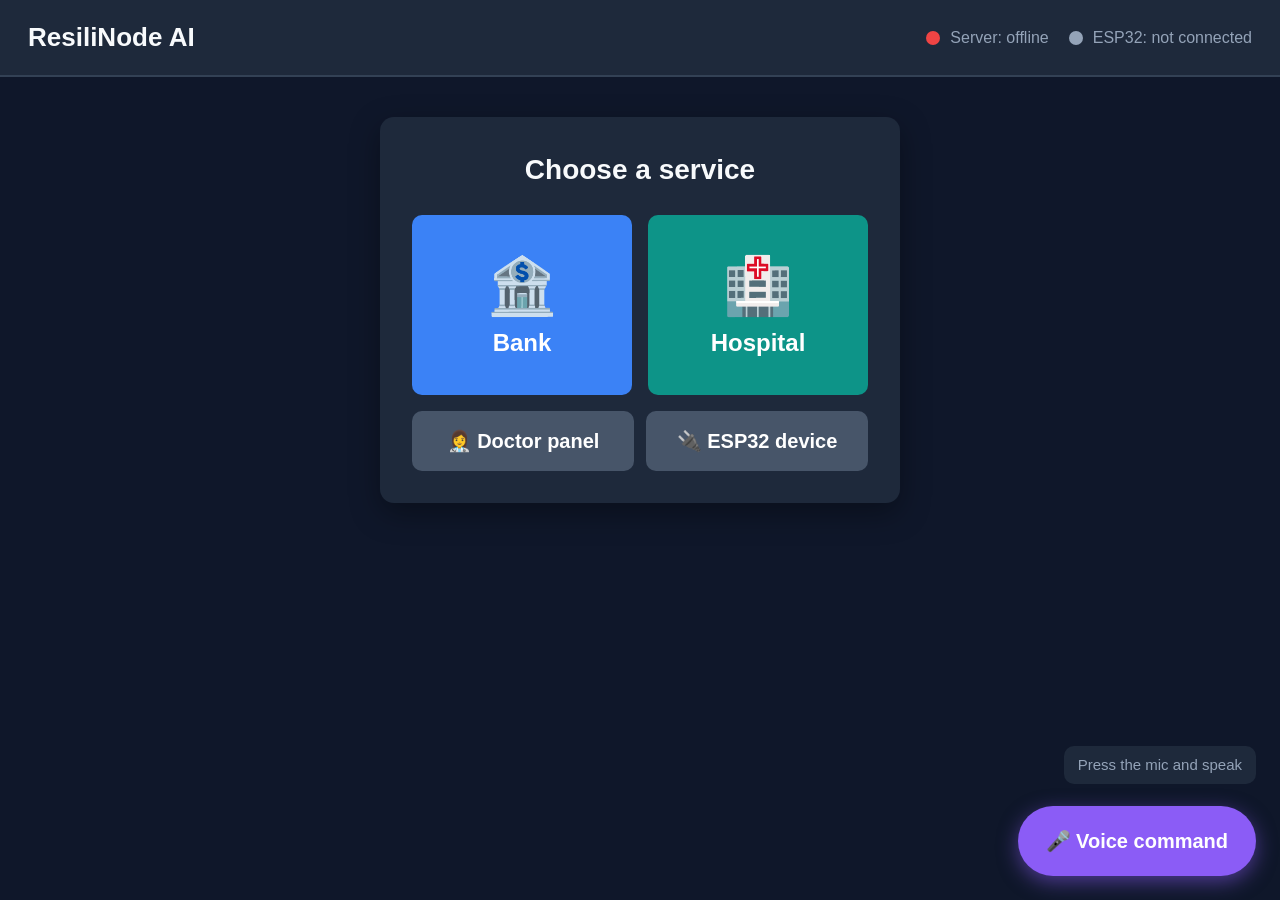
==== frontend/index.html @ 354eb9c2 "Add frontend, hospital module, doctor panel and ESP32 integration" ====
<!DOCTYPE html>
<html lang="en">
<head>
  <meta charset="UTF-8">
  <meta name="viewport" content="width=device-width, initial-scale=1.0">
  <title>ResiliNode AI</title>
  <link rel="stylesheet" href="style.css">
</head>
<body>

  <!-- HEADER -->
  <header>
    <h1>ResiliNode AI</h1>
    <div class="status-group">
      <div class="status">
        <span id="status-dot"></span>
        <span id="status-text">Checking...</span>
      </div>
      <div class="status">
        <span id="device-dot"></span>
        <span id="device-text">ESP32: not connected</span>
      </div>
    </div>
  </header>

  <main>

    <!-- 0. HOME: module selection -->
    <section id="screen-home">
      <h2>Choose a service</h2>
      <div class="modules">
        <button id="btn-module-bank" class="module-btn">
          <span class="module-icon">🏦</span>
          Bank
        </button>
        <button id="btn-module-hospital" class="module-btn hospital">
          <span class="module-icon">🏥</span>
          Hospital
        </button>
      </div>

      <div class="tools">
        <button id="btn-module-doctor" class="secondary">👩‍⚕️ Doctor panel</button>
        <button id="btn-module-device" class="secondary">🔌 ESP32 device</button>
      </div>
    </section>

    <!-- 1. LOGIN -->
    <section id="screen-login">
      <h2>Login</h2>

      <label for="login-id">Account ID</label>
      <input type="number" id="login-id" placeholder="e.g. 3">

      <label for="login-pin">PIN</label>
      <input type="password" id="login-pin" maxlength="4" inputmode="numeric" placeholder="4 digits">

      <button id="btn-login">Log in</button>
      <button id="btn-go-register">Open new account</button>
      <button id="btn-login-home" class="secondary">Home</button>

      <p class="msg" id="login-msg"></p>
    </section>

    <!-- 2. REGISTER -->
    <section id="screen-register">
      <h2>New account</h2>

      <label for="reg-name">Full name</label>
      <input type="text" id="reg-name" placeholder="Full name">

      <label for="reg-pin">PIN</label>
      <input type="password" id="reg-pin" maxlength="4" inputmode="numeric" placeholder="4 digits">

      <label for="reg-currency">Currency</label>
      <select id="reg-currency">
        <option value="AZN">AZN</option>
        <option value="USD">USD</option>
        <option value="EUR">EUR</option>
      </select>

      <button id="btn-register">Open account</button>
      <button id="btn-back-login">Back</button>

      <p class="msg" id="reg-msg"></p>
    </section>

    <!-- 3. DASHBOARD -->
    <section id="screen-dashboard">
      <h2>Welcome</h2>

      <p>Account: <span id="dash-number">-</span></p>
      <p>Balance: <span id="dash-balance">0.00</span></p>

      <div class="actions">
        <button id="btn-deposit">Deposit</button>
        <button id="btn-withdraw">Withdraw</button>
        <button id="btn-balance">Balance</button>
        <button id="btn-history">History</button>
      </div>

      <div id="amount-panel">
        <label for="amount">Amount</label>
        <input type="number" id="amount" min="1" placeholder="Amount">
        <button id="btn-confirm">Confirm</button>
        <button id="btn-cancel">Cancel</button>
      </div>

      <button id="btn-logout">Log out</button>

      <p class="msg" id="dash-msg"></p>
    </section>

    <!-- 4. HISTORY -->
    <section id="screen-history">
      <h2>Transaction history</h2>

      <table>
        <thead>
          <tr>
            <th>Date</th>
            <th>Type</th>
            <th>Amount</th>
            <th>Balance</th>
          </tr>
        </thead>
        <tbody id="history-body"></tbody>
      </table>

      <button id="btn-history-back">Back</button>
    </section>

    <!-- 5. HOSPITAL: department selection -->
    <section id="screen-hospital">
      <h2>Doctor queue</h2>

      <label for="patient-name">Full name</label>
      <input type="text" id="patient-name" placeholder="Full name">

      <p class="label-like">Choose a department</p>
      <div class="actions" id="departments">
        <button data-dept="general">🩺 General Practice</button>
        <button data-dept="cardiology">❤️ Cardiology</button>
        <button data-dept="pediatrics">👶 Pediatrics</button>
        <button data-dept="dentistry">🦷 Dentistry</button>
      </div>

      <button id="btn-hospital-home" class="secondary">Home</button>

      <p class="msg" id="hospital-msg"></p>
    </section>

    <!-- 6. HOSPITAL: queue ticket -->
    <section id="screen-ticket">
      <h2>Your queue ticket</h2>

      <div class="ticket">
        <p class="badge hidden" id="ticket-offline">⚠️ Offline ticket</p>
        <p class="ticket-dept" id="ticket-dept">-</p>
        <p class="ticket-number" id="ticket-number">-</p>
        <p id="ticket-name">-</p>
        <p>People ahead: <strong id="ticket-ahead">0</strong></p>
        <p>Estimated wait: <strong id="ticket-wait">0</strong> min</p>
        <p class="ticket-status" id="ticket-status">Waiting</p>
        <p class="ticket-time" id="ticket-time">-</p>
      </div>

      <button id="btn-ticket-refresh">🔄 Refresh status</button>
      <button id="btn-ticket-repeat">🔊 Read again</button>
      <button id="btn-ticket-done" class="secondary">Done</button>
    </section>

    <!-- 7. DOCTOR PANEL -->
    <section id="screen-doctor">
      <h2>Doctor panel</h2>

      <label for="doctor-dept">Department</label>
      <select id="doctor-dept">
        <option value="general">General Practice</option>
        <option value="cardiology">Cardiology</option>
        <option value="pediatrics">Pediatrics</option>
        <option value="dentistry">Dentistry</option>
      </select>

      <div class="now-serving">
        <p>Now serving:</p>
        <p class="ticket-number" id="doctor-current">—</p>
        <p id="doctor-current-name"></p>
      </div>

      <button id="btn-call-next" class="success">📢 Call next patient</button>

      <p class="label-like">Waiting (<span id="doctor-count">0</span>)</p>
      <ul id="doctor-waiting" class="waiting-list"></ul>

      <button id="btn-doctor-home" class="secondary">Home</button>
      <p class="msg" id="doctor-msg"></p>
    </section>

    <!-- 8. ESP32 DEVICE -->
    <section id="screen-device">
      <h2>ESP32 device</h2>

      <label for="device-ip">Device address</label>
      <input type="text" id="device-ip" placeholder="http://192.168.1.50 or http://resilinode.local">

      <button id="btn-device-connect">Connect</button>
      <button id="btn-device-test" class="secondary">🔔 Send test signal</button>
      <button id="btn-device-disconnect" class="secondary">Disconnect</button>

      <div class="device-info" id="device-info">No data</div>

      <button id="btn-device-home" class="secondary">Home</button>
      <p class="msg" id="device-msg"></p>
    </section>

  </main>

  <!-- VOICE COMMAND (visible on every screen) -->
  <div id="voice-box">
    <p id="voice-text" aria-live="polite">Press the mic and speak</p>
    <button id="btn-voice" aria-label="Voice command">🎤 Voice command</button>
  </div>

  <script src="app.js"></script>
</body>
</html>
---- frontend/style.css ----
/* ===== Colors and base sizes ===== */
:root {
  --bg: #0f172a;          /* dark background */
  --card: #1e293b;        /* card background */
  --text: #f8fafc;        /* white text */
  --muted: #94a3b8;       /* gray text */
  --primary: #3b82f6;     /* blue button */
  --success: #22c55e;     /* green */
  --danger: #ef4444;      /* red */
  --focus: #facc15;       /* focus ring (yellow) */
  --radius: 14px;
}

* {
  box-sizing: border-box;
  margin: 0;
}

body {
  background: var(--bg);
  color: var(--text);
  font-family: "Segoe UI", Arial, sans-serif;
  font-size: 20px;
  line-height: 1.5;
  min-height: 100vh;
}

/* Used to hide screens */
.hidden {
  display: none !important;
}

/* ===== Header ===== */
header {
  display: flex;
  justify-content: space-between;
  align-items: center;
  flex-wrap: wrap;
  gap: 12px;
  padding: 18px 28px;
  background: var(--card);
  border-bottom: 2px solid #334155;
}

header h1 {
  font-size: 26px;
}

.status {
  display: flex;
  align-items: center;
  gap: 10px;
  font-size: 16px;
  color: var(--muted);
}

.status-group {
  display: flex;
  gap: 20px;
  flex-wrap: wrap;
}

#status-dot,
#device-dot {
  width: 14px;
  height: 14px;
  border-radius: 50%;
  background: var(--muted);
}

#status-dot.online,
#device-dot.online  { background: var(--success); }
#status-dot.offline,
#device-dot.offline { background: var(--danger); }

/* ===== Screens (cards) ===== */
main {
  display: flex;
  justify-content: center;
  padding: 40px 16px;
}

section {
  width: 100%;
  max-width: 520px;
  background: var(--card);
  border-radius: var(--radius);
  padding: 32px;
  box-shadow: 0 10px 30px rgba(0, 0, 0, 0.35);
}

section h2 {
  font-size: 28px;
  margin-bottom: 24px;
  text-align: center;
}

section p {
  margin-bottom: 10px;
}

#dash-balance {
  font-size: 32px;
  font-weight: bold;
  color: var(--success);
}

/* ===== Form elements ===== */
label {
  display: block;
  margin: 14px 0 6px;
  font-weight: 600;
}

input,
select {
  width: 100%;
  padding: 14px 16px;
  font-size: 20px;
  border: 2px solid #475569;
  border-radius: 10px;
  background: #0f172a;
  color: var(--text);
}

/* ===== Buttons ===== */
button {
  width: 100%;
  min-height: 60px;
  margin-top: 14px;
  font-size: 20px;
  font-weight: 600;
  border: none;
  border-radius: 10px;
  background: var(--primary);
  color: white;
  cursor: pointer;
  transition: transform 0.1s, filter 0.2s;
}

button:hover  { filter: brightness(1.15); }
button:active { transform: scale(0.98); }

/* Secondary buttons */
.secondary,
#btn-go-register,
#btn-back-login,
#btn-cancel,
#btn-history-back {
  background: #475569;
}

#btn-logout  { background: var(--danger); }
.success     { background: var(--success); }
#btn-confirm { background: var(--success); }

/* Clear focus for keyboard users */
button:focus-visible,
input:focus-visible,
select:focus-visible {
  outline: 4px solid var(--focus);
  outline-offset: 3px;
}

/* Dashboard buttons 2x2 */
.actions {
  display: grid;
  grid-template-columns: 1fr 1fr;
  gap: 12px;
  margin: 20px 0;
}

.actions button {
  margin-top: 0;
  min-height: 90px;
}

/* Amount panel */
#amount-panel {
  padding: 18px;
  margin-bottom: 10px;
  border: 2px dashed var(--primary);
  border-radius: 10px;
}

/* ===== Messages ===== */
.msg {
  margin-top: 16px;
  min-height: 1.5em;
  text-align: center;
  font-weight: 600;
}

.msg.success { color: var(--success); }
.msg.error   { color: var(--danger); }

/* ===== History table ===== */
table {
  width: 100%;
  border-collapse: collapse;
  font-size: 16px;
}

th,
td {
  padding: 10px 8px;
  text-align: left;
  border-bottom: 1px solid #334155;
}

th {
  color: var(--muted);
}

.type-deposit  { color: var(--success); font-weight: bold; }
.type-withdraw { color: var(--danger);  font-weight: bold; }

/* ===== Home: module selection ===== */
.modules {
  display: grid;
  grid-template-columns: 1fr 1fr;
  gap: 16px;
}

.module-btn {
  margin-top: 0;
  min-height: 180px;
  font-size: 24px;
  display: flex;
  flex-direction: column;
  align-items: center;
  justify-content: center;
  gap: 10px;
}

.module-btn.hospital {
  background: #0d9488;
}

.module-icon {
  font-size: 56px;
}

.label-like {
  margin: 18px 0 0;
  font-weight: 600;
}

/* Hospital department buttons */
#departments button {
  background: #0d9488;
}

/* ===== Queue ticket ===== */
.ticket {
  background: #f8fafc;
  color: #0f172a;
  border-radius: var(--radius);
  padding: 24px;
  text-align: center;
  border: 3px dashed #0d9488;
}

.ticket p {
  margin-bottom: 6px;
}

.ticket-dept {
  font-size: 22px;
  font-weight: 600;
  text-transform: uppercase;
  color: #0d9488;
}

.ticket-number {
  font-size: 72px;
  font-weight: 800;
  letter-spacing: 4px;
  line-height: 1.1;
}

.ticket-time {
  font-size: 15px;
  color: #64748b;
}

/* ===== Home tools ===== */
.tools {
  display: grid;
  grid-template-columns: 1fr 1fr;
  gap: 12px;
  margin-top: 16px;
}

.tools button {
  margin-top: 0;
}

/* ===== Ticket extras ===== */
.badge {
  display: inline-block;
  background: #fde68a;
  color: #92400e;
  padding: 4px 12px;
  border-radius: 999px;
  font-size: 15px;
  font-weight: 700;
}

.ticket-status {
  font-weight: 700;
  font-size: 22px;
  color: #0d9488;
}

.ticket-status.called {
  color: var(--danger);
  animation: pulse 1s infinite;
}

/* ===== Doctor panel ===== */
.now-serving {
  text-align: center;
  margin: 20px 0 6px;
  padding: 16px;
  border-radius: var(--radius);
  background: #0f172a;
  border: 2px solid #0d9488;
}

.waiting-list {
  list-style: none;
  padding: 0;
  margin-top: 8px;
  max-height: 240px;
  overflow-y: auto;
}

.waiting-list li {
  display: flex;
  justify-content: space-between;
  padding: 10px 12px;
  border-bottom: 1px solid #334155;
  font-size: 17px;
}

.waiting-list li strong {
  color: #5eead4;
}

/* ===== ESP32 ===== */
.device-info {
  margin-top: 18px;
  padding: 14px;
  border-radius: 10px;
  background: #0f172a;
  font-family: Consolas, monospace;
  font-size: 15px;
  white-space: pre-wrap;
  color: var(--muted);
}

/* ===== Voice command ===== */
#voice-box {
  position: fixed;
  right: 24px;
  bottom: 24px;
  display: flex;
  flex-direction: column;
  align-items: flex-end;
  gap: 8px;
  max-width: 320px;
}

#voice-text {
  background: var(--card);
  padding: 8px 14px;
  border-radius: 10px;
  font-size: 15px;
  color: var(--muted);
}

#btn-voice {
  width: auto;
  padding: 0 28px;
  min-height: 70px;
  border-radius: 999px;
  background: #8b5cf6;
  font-size: 20px;
  box-shadow: 0 6px 20px rgba(139, 92, 246, 0.5);
}

/* Red and pulsing while listening */
#btn-voice.listening {
  background: var(--danger);
  animation: pulse 1s infinite;
}

@keyframes pulse {
  0%, 100% { transform: scale(1); }
  50%      { transform: scale(1.08); }
}

/* ===== Mobile ===== */
@media (max-width: 480px) {
  body { font-size: 18px; }
  section { padding: 22px; }
  .actions { grid-template-columns: 1fr; }
  .modules { grid-template-columns: 1fr; }
  .tools { grid-template-columns: 1fr; }
  .module-btn { min-height: 130px; }
}
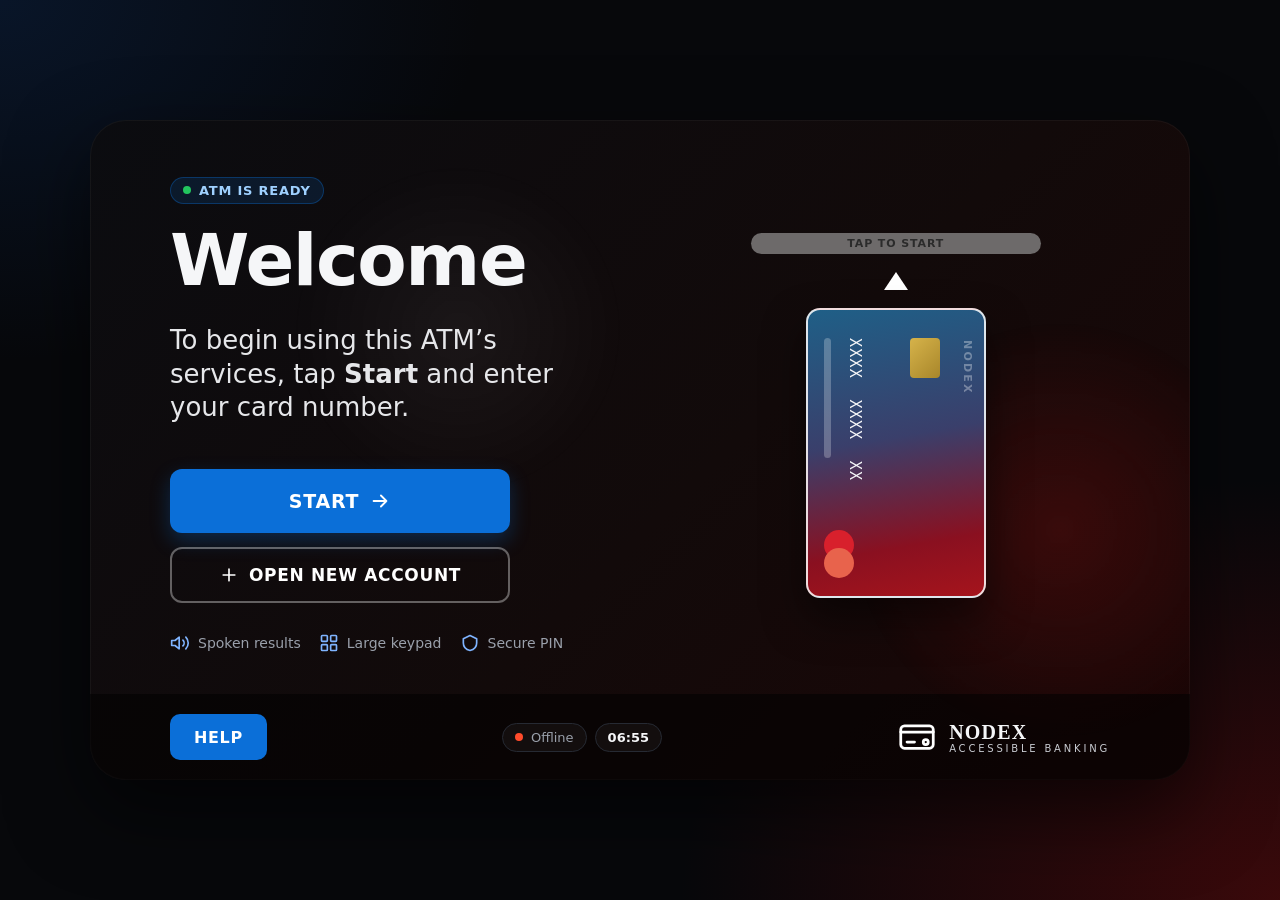
==== commit c9c3682a: "Nodex ATM website" ====
--- a/frontend/index.html
+++ b/frontend/index.html
@@ -3,223 +3,327 @@
 <head>
   <meta charset="UTF-8">
   <meta name="viewport" content="width=device-width, initial-scale=1.0">
-  <title>ResiliNode AI</title>
+  <title>Nodex ATM</title>
   <link rel="stylesheet" href="style.css">
 </head>
 <body>
 
-  <!-- HEADER -->
-  <header>
-    <h1>ResiliNode AI</h1>
-    <div class="status-group">
-      <div class="status">
-        <span id="status-dot"></span>
-        <span id="status-text">Checking...</span>
+  <div class="kiosk">
+    <div class="glow glow-1" aria-hidden="true"></div>
+    <div class="glow glow-2" aria-hidden="true"></div>
+
+    <div class="screen-area">
+
+      <!-- ================= 1. WELCOME ================= -->
+      <section id="screen-welcome" class="screen welcome">
+        <div class="welcome-text">
+          <p class="kicker"><span class="kicker-dot"></span> ATM is ready</p>
+          <h1>Welcome</h1>
+          <p class="welcome-lead">To begin using this ATM’s services, tap <strong>Start</strong> and enter your card number.</p>
+
+          <div class="welcome-actions">
+            <button id="btn-start" class="btn btn-primary btn-lg">
+              Start
+              <svg viewBox="0 0 24 24" class="ico" aria-hidden="true"><path d="M5 12h14M13 6l6 6-6 6"/></svg>
+            </button>
+            <button id="btn-go-register" class="btn btn-outline">
+              <svg viewBox="0 0 24 24" class="ico" aria-hidden="true"><path d="M12 5v14M5 12h14"/></svg>
+              Open new account
+            </button>
+          </div>
+
+          <ul class="features">
+            <li><svg viewBox="0 0 24 24" class="ico" aria-hidden="true"><path d="M11 5L6 9H2v6h4l5 4zM15.5 8.5a5 5 0 010 7M19 5a10 10 0 010 14"/></svg>Spoken results</li>
+            <li><svg viewBox="0 0 24 24" class="ico" aria-hidden="true"><rect x="3" y="3" width="7" height="7" rx="1"/><rect x="14" y="3" width="7" height="7" rx="1"/><rect x="3" y="14" width="7" height="7" rx="1"/><rect x="14" y="14" width="7" height="7" rx="1"/></svg>Large keypad</li>
+            <li><svg viewBox="0 0 24 24" class="ico" aria-hidden="true"><path d="M12 3l8 4v5c0 5-3.5 8-8 9-4.5-1-8-4-8-9V7z"/></svg>Secure PIN</li>
+          </ul>
+        </div>
+
+        <!-- Card slot illustration (click = start) -->
+        <button class="card-slot" id="card-slot" aria-label="Start">
+          <span class="slot-bar">TAP TO START</span>
+          <span class="slot-arrow" aria-hidden="true"></span>
+          <span class="v-card" aria-hidden="true">
+            <span class="v-card-stripe"></span>
+            <span class="v-card-chip"></span>
+            <span class="v-card-num">XXXX&nbsp;&nbsp;XXXX&nbsp;&nbsp;XX</span>
+            <span class="v-card-brand">NODEX</span>
+            <span class="v-card-circles"><i></i><i></i></span>
+          </span>
+        </button>
+      </section>
+
+      <!-- ================= 2. KEYPAD ENTRY (CARD / PIN / AMOUNT) ================= -->
+      <section id="screen-entry" class="screen entry">
+        <div class="entry-panel">
+
+          <!-- Live card preview (card number + PIN steps) -->
+          <div class="live-card" id="live-card" aria-hidden="true">
+            <div class="live-card-top">
+              <span class="live-chip"></span>
+              <span class="live-brand">NODEX</span>
+            </div>
+            <p class="live-number" id="live-number">•••• •••• ••</p>
+            <div class="live-card-bottom">
+              <span id="live-holder">CARD HOLDER</span>
+              <span class="live-circles"><i></i><i></i></span>
+            </div>
+          </div>
+
+          <!-- Step indicator -->
+          <ol class="steps" id="steps">
+            <li data-step="card">Card</li>
+            <li data-step="pin">PIN</li>
+            <li data-step="menu">Menu</li>
+          </ol>
+
+          <div class="entry-icon" id="entry-icon" aria-hidden="true"></div>
+          <h2 id="entry-title">Enter your card number</h2>
+          <p class="entry-sub" id="entry-sub">10 digits, printed on your card</p>
+
+          <div class="entry-display" id="entry-display" aria-live="polite">—</div>
+          <p class="entry-words" id="entry-words"></p>
+
+          <div class="quick" id="quick-amounts">
+            <button class="chip" data-amount="20">20</button>
+            <button class="chip" data-amount="50">50</button>
+            <button class="chip" data-amount="100">100</button>
+            <button class="chip" data-amount="200">200</button>
+          </div>
+
+          <p class="entry-msg" id="entry-msg"></p>
+
+          <button id="btn-entry-submit" class="btn btn-primary">Continue</button>
+          <button id="btn-entry-cancel" class="btn btn-cancel">
+            <svg viewBox="0 0 24 24" class="ico" aria-hidden="true"><circle cx="12" cy="12" r="9"/><path d="M14 9l-4 3 4 3"/></svg>
+            Cancel
+          </button>
+        </div>
+
+        <span class="pointer" aria-hidden="true"></span>
+
+        <div class="keypad" id="keypad">
+          <button class="key" data-key="1">1</button>
+          <button class="key" data-key="2">2</button>
+          <button class="key" data-key="3">3</button>
+          <button class="key" data-key="4">4</button>
+          <button class="key" data-key="5">5</button>
+          <button class="key" data-key="6">6</button>
+          <button class="key" data-key="7">7</button>
+          <button class="key" data-key="8">8</button>
+          <button class="key" data-key="9">9</button>
+          <button class="key" data-key="0">0</button>
+          <button class="key key-back" data-key="back">
+            <svg viewBox="0 0 24 24" class="ico" aria-hidden="true"><path d="M9 6h11v12H9l-6-6z"/><path d="M12 10l4 4M16 10l-4 4"/></svg>
+            Backspace
+          </button>
+        </div>
+      </section>
+
+      <!-- ================= 3. MAIN MENU ================= -->
+      <section id="screen-menu" class="screen menu">
+        <div class="menu-head">
+          <div>
+            <p class="greeting" id="menu-greeting">Good morning</p>
+            <h2 id="menu-name">Welcome</h2>
+          </div>
+          <div class="menu-head-right">
+            <span class="card-chip-tag">
+              <span class="tag-chip"></span>
+              <span id="menu-card">•••• ••</span>
+            </span>
+            <button id="btn-logout" class="btn-link-danger">
+              <svg viewBox="0 0 24 24" class="ico" aria-hidden="true"><circle cx="12" cy="12" r="9"/><path d="M14 9l-4 3 4 3"/></svg>
+              LOG OUT
+            </button>
+          </div>
+        </div>
+
+        <div class="bento">
+          <button class="tile t-blue tile-big" id="tile-withdraw">
+            <svg viewBox="0 0 24 24" class="ico-xl" aria-hidden="true"><rect x="3" y="9" width="18" height="11" rx="1.5"/><circle cx="12" cy="14.5" r="2.5"/><path d="M9 6l3-3 3 3M12 3v5"/></svg>
+            <span>
+              <span class="tile-title">Withdraw Cash</span>
+              <span class="tile-sub">Fast cash from your account</span>
+            </span>
+            <span class="tile-arrow" aria-hidden="true">→</span>
+          </button>
+          <button class="tile t-teal" id="tile-balance">
+            <svg viewBox="0 0 24 24" class="ico-lg" aria-hidden="true"><rect x="3" y="5" width="18" height="14" rx="2"/><path d="M15 10h6v4h-6a2 2 0 010-4z"/></svg>
+            <span class="tile-title">Check Balance</span>
+          </button>
+          <button class="tile t-indigo" id="tile-deposit">
+            <svg viewBox="0 0 24 24" class="ico-lg" aria-hidden="true"><rect x="3" y="9" width="18" height="11" rx="1.5"/><circle cx="12" cy="14.5" r="2.5"/><path d="M9 4l3 3 3-3M12 7V2"/></svg>
+            <span class="tile-title">Deposit Money</span>
+          </button>
+          <button class="tile t-orange" id="tile-history">
+            <svg viewBox="0 0 24 24" class="ico-lg" aria-hidden="true"><path d="M6 3h12v18l-3-2-3 2-3-2-3 2z"/><path d="M9 8h6M9 12h6"/></svg>
+            <span class="tile-title">Transaction History</span>
+          </button>
+          <button class="tile t-outline t-purple" id="tile-help">
+            <svg viewBox="0 0 24 24" class="ico-lg" aria-hidden="true"><circle cx="12" cy="12" r="9"/><path d="M12 11v6M12 7.5v.01"/></svg>
+            <span class="tile-title">How it works</span>
+          </button>
+        </div>
+      </section>
+
+      <!-- ================= 4. BALANCE ================= -->
+      <section id="screen-balance" class="screen balance">
+        <div class="balance-card" aria-hidden="true">
+          <div class="live-card-top">
+            <span class="live-chip"></span>
+            <span class="live-brand">NODEX</span>
+          </div>
+          <p class="live-number" id="balance-card-number">•••• •••• ••</p>
+          <div class="live-card-bottom">
+            <span id="balance-holder">CARD HOLDER</span>
+            <span class="live-circles"><i></i><i></i></span>
+          </div>
+        </div>
+
+        <div class="balance-info">
+          <p class="kicker"><span class="kicker-dot"></span> Available balance</p>
+          <p class="balance-big"><span id="balance-symbol">₼</span><span id="balance-amount">0.00</span></p>
+          <p class="info-words" id="balance-words"></p>
+
+          <div class="stat-row">
+            <div class="stat">
+              <span class="stat-label">Currency</span>
+              <span class="stat-value" id="balance-currency">AZN</span>
+            </div>
+            <div class="stat">
+              <span class="stat-label">Updated</span>
+              <span class="stat-value" id="balance-time">—</span>
+            </div>
+          </div>
+
+          <div class="row">
+            <button id="btn-balance-withdraw" class="btn btn-outline">Withdraw</button>
+            <button id="btn-balance-back" class="btn btn-primary">Back to menu</button>
+          </div>
+        </div>
+      </section>
+
+      <!-- ================= 5. RESULT (receipt) ================= -->
+      <section id="screen-result" class="screen result">
+        <div class="printer" aria-hidden="true"></div>
+        <div class="receipt">
+          <div class="check" aria-hidden="true">
+            <svg viewBox="0 0 52 52"><circle cx="26" cy="26" r="24"/><path d="M15 27l7 7 15-16"/></svg>
+          </div>
+          <h2 id="result-title">Withdrawal successful</h2>
+          <p class="result-amount" id="result-amount">₼ 0</p>
+          <p class="info-words" id="result-note">Please take your cash</p>
+          <dl class="meta">
+            <dt>Card</dt><dd id="result-card">—</dd>
+            <dt>Reference</dt><dd id="result-ref">—</dd>
+            <dt>Date</dt><dd id="result-time">—</dd>
+          </dl>
+          <p class="receipt-thanks">Thank you for banking with Nodex</p>
+        </div>
+        <div class="result-actions">
+          <button id="btn-result-menu" class="btn btn-primary">Back to menu <span id="result-countdown"></span></button>
+          <button id="btn-result-logout" class="btn btn-cancel">Finish and log out</button>
+        </div>
+      </section>
+
+      <!-- ================= 6. HISTORY ================= -->
+      <section id="screen-history" class="screen list">
+        <div class="list-head">
+          <div>
+            <h2>Transaction History</h2>
+            <p class="entry-sub" id="history-summary">—</p>
+          </div>
+          <button id="btn-history-back" class="btn btn-outline btn-sm">Back to menu</button>
+        </div>
+        <div class="timeline" id="history-list"></div>
+      </section>
+
+      <!-- ================= 7. REGISTER ================= -->
+      <section id="screen-register" class="screen register">
+        <div class="form-panel">
+          <h2>Open new account</h2>
+          <p class="entry-sub">A new card number will be created for you</p>
+
+          <label for="reg-name">Full name</label>
+          <input type="text" id="reg-name" placeholder="Full name" autocomplete="off">
+
+          <label for="reg-pin">Choose a 4-digit PIN</label>
+          <input type="password" id="reg-pin" maxlength="4" inputmode="numeric" placeholder="••••">
+
+          <p class="label">Currency</p>
+          <div class="segmented" id="reg-currency">
+            <button data-value="AZN" class="active">₼ AZN</button>
+            <button data-value="USD">$ USD</button>
+            <button data-value="EUR">€ EUR</button>
+          </div>
+
+          <p class="entry-msg" id="reg-msg"></p>
+
+          <button id="btn-register" class="btn btn-primary">Create account</button>
+          <button id="btn-register-back" class="btn btn-cancel">
+            <svg viewBox="0 0 24 24" class="ico" aria-hidden="true"><circle cx="12" cy="12" r="9"/><path d="M14 9l-4 3 4 3"/></svg>
+            Cancel
+          </button>
+        </div>
+
+        <!-- New card appears here after creating the account -->
+        <div class="new-card-area">
+          <div class="balance-card new-card" id="new-card">
+            <div class="live-card-top">
+              <span class="live-chip"></span>
+              <span class="live-brand">NODEX</span>
+            </div>
+            <p class="live-number" id="new-card-number">•••• •••• ••</p>
+            <div class="live-card-bottom">
+              <span id="new-card-holder">YOUR NAME</span>
+              <span class="live-circles"><i></i><i></i></span>
+            </div>
+          </div>
+          <p class="new-card-note" id="new-card-note">Your card preview</p>
+          <button id="btn-use-card" class="btn btn-primary hidden">Log in with this card</button>
+        </div>
+      </section>
+
+    </div>
+
+    <!-- ================= BOTTOM BAR ================= -->
+    <footer class="kiosk-bar">
+      <button id="btn-help" class="btn-help">HELP</button>
+
+      <div class="bar-status">
+        <span class="pill"><span id="status-dot" class="dot"></span><span id="status-text">Checking…</span></span>
+        <span class="pill clock" id="clock">--:--</span>
       </div>
-      <div class="status">
-        <span id="device-dot"></span>
-        <span id="device-text">ESP32: not connected</span>
+
+      <div class="brand">
+        <svg viewBox="0 0 32 32" class="brand-logo" aria-hidden="true">
+          <rect x="3" y="7" width="26" height="18" rx="3"/>
+          <path d="M3 12h26"/>
+          <path d="M8 20h6"/>
+          <circle cx="23" cy="20" r="2"/>
+        </svg>
+        <div>
+          <p class="brand-name">NODEX</p>
+          <p class="brand-sub">ACCESSIBLE BANKING</p>
+        </div>
       </div>
+    </footer>
+  </div>
+
+  <!-- ================= HELP MODAL ================= -->
+  <div class="modal hidden" id="help-modal" role="dialog" aria-modal="true" aria-labelledby="help-title">
+    <div class="modal-box">
+      <h2 id="help-title">How to use this ATM</h2>
+      <ol>
+        <li>Tap <strong>Start</strong> and type your 10-digit <strong>card number</strong>.</li>
+        <li>Enter your 4-digit <strong>PIN</strong>.</li>
+        <li>Choose an operation: withdraw, deposit, balance or history.</li>
+        <li>Use the on-screen keypad or your keyboard. <kbd>Enter</kbd> confirms, <kbd>Esc</kbd> cancels.</li>
+      </ol>
+      <p class="modal-note">No card yet? Tap <strong>Open new account</strong> on the welcome screen.</p>
+      <button id="btn-help-close" class="btn btn-primary">Got it</button>
     </div>
-  </header>
-
-  <main>
-
-    <!-- 0. HOME: module selection -->
-    <section id="screen-home">
-      <h2>Choose a service</h2>
-      <div class="modules">
-        <button id="btn-module-bank" class="module-btn">
-          <span class="module-icon">🏦</span>
-          Bank
-        </button>
-        <button id="btn-module-hospital" class="module-btn hospital">
-          <span class="module-icon">🏥</span>
-          Hospital
-        </button>
-      </div>
-
-      <div class="tools">
-        <button id="btn-module-doctor" class="secondary">👩‍⚕️ Doctor panel</button>
-        <button id="btn-module-device" class="secondary">🔌 ESP32 device</button>
-      </div>
-    </section>
-
-    <!-- 1. LOGIN -->
-    <section id="screen-login">
-      <h2>Login</h2>
-
-      <label for="login-id">Account ID</label>
-      <input type="number" id="login-id" placeholder="e.g. 3">
-
-      <label for="login-pin">PIN</label>
-      <input type="password" id="login-pin" maxlength="4" inputmode="numeric" placeholder="4 digits">
-
-      <button id="btn-login">Log in</button>
-      <button id="btn-go-register">Open new account</button>
-      <button id="btn-login-home" class="secondary">Home</button>
-
-      <p class="msg" id="login-msg"></p>
-    </section>
-
-    <!-- 2. REGISTER -->
-    <section id="screen-register">
-      <h2>New account</h2>
-
-      <label for="reg-name">Full name</label>
-      <input type="text" id="reg-name" placeholder="Full name">
-
-      <label for="reg-pin">PIN</label>
-      <input type="password" id="reg-pin" maxlength="4" inputmode="numeric" placeholder="4 digits">
-
-      <label for="reg-currency">Currency</label>
-      <select id="reg-currency">
-        <option value="AZN">AZN</option>
-        <option value="USD">USD</option>
-        <option value="EUR">EUR</option>
-      </select>
-
-      <button id="btn-register">Open account</button>
-      <button id="btn-back-login">Back</button>
-
-      <p class="msg" id="reg-msg"></p>
-    </section>
-
-    <!-- 3. DASHBOARD -->
-    <section id="screen-dashboard">
-      <h2>Welcome</h2>
-
-      <p>Account: <span id="dash-number">-</span></p>
-      <p>Balance: <span id="dash-balance">0.00</span></p>
-
-      <div class="actions">
-        <button id="btn-deposit">Deposit</button>
-        <button id="btn-withdraw">Withdraw</button>
-        <button id="btn-balance">Balance</button>
-        <button id="btn-history">History</button>
-      </div>
-
-      <div id="amount-panel">
-        <label for="amount">Amount</label>
-        <input type="number" id="amount" min="1" placeholder="Amount">
-        <button id="btn-confirm">Confirm</button>
-        <button id="btn-cancel">Cancel</button>
-      </div>
-
-      <button id="btn-logout">Log out</button>
-
-      <p class="msg" id="dash-msg"></p>
-    </section>
-
-    <!-- 4. HISTORY -->
-    <section id="screen-history">
-      <h2>Transaction history</h2>
-
-      <table>
-        <thead>
-          <tr>
-            <th>Date</th>
-            <th>Type</th>
-            <th>Amount</th>
-            <th>Balance</th>
-          </tr>
-        </thead>
-        <tbody id="history-body"></tbody>
-      </table>
-
-      <button id="btn-history-back">Back</button>
-    </section>
-
-    <!-- 5. HOSPITAL: department selection -->
-    <section id="screen-hospital">
-      <h2>Doctor queue</h2>
-
-      <label for="patient-name">Full name</label>
-      <input type="text" id="patient-name" placeholder="Full name">
-
-      <p class="label-like">Choose a department</p>
-      <div class="actions" id="departments">
-        <button data-dept="general">🩺 General Practice</button>
-        <button data-dept="cardiology">❤️ Cardiology</button>
-        <button data-dept="pediatrics">👶 Pediatrics</button>
-        <button data-dept="dentistry">🦷 Dentistry</button>
-      </div>
-
-      <button id="btn-hospital-home" class="secondary">Home</button>
-
-      <p class="msg" id="hospital-msg"></p>
-    </section>
-
-    <!-- 6. HOSPITAL: queue ticket -->
-    <section id="screen-ticket">
-      <h2>Your queue ticket</h2>
-
-      <div class="ticket">
-        <p class="badge hidden" id="ticket-offline">⚠️ Offline ticket</p>
-        <p class="ticket-dept" id="ticket-dept">-</p>
-        <p class="ticket-number" id="ticket-number">-</p>
-        <p id="ticket-name">-</p>
-        <p>People ahead: <strong id="ticket-ahead">0</strong></p>
-        <p>Estimated wait: <strong id="ticket-wait">0</strong> min</p>
-        <p class="ticket-status" id="ticket-status">Waiting</p>
-        <p class="ticket-time" id="ticket-time">-</p>
-      </div>
-
-      <button id="btn-ticket-refresh">🔄 Refresh status</button>
-      <button id="btn-ticket-repeat">🔊 Read again</button>
-      <button id="btn-ticket-done" class="secondary">Done</button>
-    </section>
-
-    <!-- 7. DOCTOR PANEL -->
-    <section id="screen-doctor">
-      <h2>Doctor panel</h2>
-
-      <label for="doctor-dept">Department</label>
-      <select id="doctor-dept">
-        <option value="general">General Practice</option>
-        <option value="cardiology">Cardiology</option>
-        <option value="pediatrics">Pediatrics</option>
-        <option value="dentistry">Dentistry</option>
-      </select>
-
-      <div class="now-serving">
-        <p>Now serving:</p>
-        <p class="ticket-number" id="doctor-current">—</p>
-        <p id="doctor-current-name"></p>
-      </div>
-
-      <button id="btn-call-next" class="success">📢 Call next patient</button>
-
-      <p class="label-like">Waiting (<span id="doctor-count">0</span>)</p>
-      <ul id="doctor-waiting" class="waiting-list"></ul>
-
-      <button id="btn-doctor-home" class="secondary">Home</button>
-      <p class="msg" id="doctor-msg"></p>
-    </section>
-
-    <!-- 8. ESP32 DEVICE -->
-    <section id="screen-device">
-      <h2>ESP32 device</h2>
-
-      <label for="device-ip">Device address</label>
-      <input type="text" id="device-ip" placeholder="http://192.168.1.50 or http://resilinode.local">
-
-      <button id="btn-device-connect">Connect</button>
-      <button id="btn-device-test" class="secondary">🔔 Send test signal</button>
-      <button id="btn-device-disconnect" class="secondary">Disconnect</button>
-
-      <div class="device-info" id="device-info">No data</div>
-
-      <button id="btn-device-home" class="secondary">Home</button>
-      <p class="msg" id="device-msg"></p>
-    </section>
-
-  </main>
-
-  <!-- VOICE COMMAND (visible on every screen) -->
-  <div id="voice-box">
-    <p id="voice-text" aria-live="polite">Press the mic and speak</p>
-    <button id="btn-voice" aria-label="Voice command">🎤 Voice command</button>
   </div>
 
   <script src="app.js"></script>
--- a/frontend/style.css
+++ b/frontend/style.css
@@ -1,14 +1,24 @@
-/* ===== Colors and base sizes ===== */
+/* =====================================================
+   Nodex ATM — kiosk style
+   ===================================================== */
+
 :root {
-  --bg: #0f172a;          /* dark background */
-  --card: #1e293b;        /* card background */
-  --text: #f8fafc;        /* white text */
-  --muted: #94a3b8;       /* gray text */
-  --primary: #3b82f6;     /* blue button */
-  --success: #22c55e;     /* green */
-  --danger: #ef4444;      /* red */
-  --focus: #facc15;       /* focus ring (yellow) */
-  --radius: 14px;
+  --bg: #07080b;
+  --panel: #0d0f14;
+  --panel-2: #12151c;
+  --line: #262a33;
+  --text: #f5f6f8;
+  --muted: #9aa0ab;
+
+  --blue: #0b6fd8;
+  --blue-dark: #095bb3;
+  --red: #ff4b2b;          /* cancel / logout */
+  --green: #22c55e;
+
+  --key: #0e1628;          /* keypad keys */
+  --key-line: #1f2b45;
+
+  --radius: 18px;
 }
 
 * {
@@ -17,396 +27,1494 @@
 }
 
 body {
-  background: var(--bg);
+  min-height: 100vh;
+  display: flex;
+  align-items: center;
+  justify-content: center;
+  padding: 24px;
   color: var(--text);
-  font-family: "Segoe UI", Arial, sans-serif;
-  font-size: 20px;
-  line-height: 1.5;
-  min-height: 100vh;
-}
-
-/* Used to hide screens */
+  font-family: "Segoe UI", system-ui, -apple-system, Roboto, Arial, sans-serif;
+  background:
+    radial-gradient(1000px 700px at 100% 100%, rgba(120, 10, 10, 0.45), transparent 60%),
+    radial-gradient(800px 600px at 0% 0%, rgba(10, 30, 60, 0.6), transparent 60%),
+    var(--bg);
+}
+
 .hidden {
   display: none !important;
 }
 
-/* ===== Header ===== */
-header {
-  display: flex;
-  justify-content: space-between;
-  align-items: center;
-  flex-wrap: wrap;
+button {
+  font-family: inherit;
+  cursor: pointer;
+}
+
+/* Icons */
+.ico,
+.ico-lg {
+  fill: none;
+  stroke: currentColor;
+  stroke-width: 2;
+  stroke-linecap: round;
+  stroke-linejoin: round;
+}
+
+.ico    { width: 20px; height: 20px; }
+.ico-lg { width: 32px; height: 32px; }
+
+/* ===== Kiosk frame ===== */
+.kiosk {
+  position: relative;
+  width: min(1100px, 100%);
+  min-height: 660px;
+  display: flex;
+  flex-direction: column;
+  border-radius: 36px;
+  overflow: hidden;
+  background: linear-gradient(135deg, #0b0c10 0%, #120a0a 55%, #1c0606 100%);
+  box-shadow: 0 30px 80px rgba(0, 0, 0, 0.6), inset 0 0 0 1px rgba(255, 255, 255, 0.04);
+}
+
+/* Big soft circles in the background (like the reference) */
+.glow {
+  position: absolute;
+  border-radius: 50%;
+  pointer-events: none;
+  filter: blur(2px);
+}
+
+.glow-1 {
+  width: 340px;
+  height: 340px;
+  left: 18%;
+  top: 6%;
+  background: radial-gradient(circle, rgba(255, 255, 255, 0.05), transparent 70%);
+}
+
+.glow-2 {
+  width: 420px;
+  height: 420px;
+  right: -80px;
+  bottom: 40px;
+  background: radial-gradient(circle, rgba(160, 20, 20, 0.25), transparent 70%);
+}
+
+.screen-area {
+  position: relative;
+  flex: 1;
+  display: flex;
+  padding: 56px 80px 40px;
+}
+
+.screen {
+  flex: 1;
+  animation: enter 0.25s ease-out;
+}
+
+@keyframes enter {
+  from { opacity: 0; transform: translateY(8px); }
+  to   { opacity: 1; transform: none; }
+}
+
+h1 {
+  font-size: 72px;
+  font-weight: 800;
+  letter-spacing: -0.02em;
+}
+
+h2 {
+  font-size: 28px;
+  font-weight: 700;
+}
+
+/* ===== Buttons ===== */
+.btn {
+  display: inline-flex;
+  align-items: center;
+  justify-content: center;
+  gap: 10px;
+  width: 100%;
+  min-height: 56px;
+  margin-top: 14px;
+  padding: 0 22px;
+  font-size: 17px;
+  font-weight: 700;
+  letter-spacing: 0.04em;
+  text-transform: uppercase;
+  color: #fff;
+  border: 2px solid transparent;
+  border-radius: 12px;
+  background: none;
+  transition: background 0.15s, border-color 0.15s, transform 0.1s;
+}
+
+.btn:active { transform: scale(0.98); }
+.btn:disabled { opacity: 0.55; cursor: wait; }
+
+.btn-primary {
+  background: var(--blue);
+  box-shadow: 0 8px 20px rgba(11, 111, 216, 0.3);
+}
+
+.btn-primary:hover { background: var(--blue-dark); }
+
+.btn-outline {
+  border-color: rgba(255, 255, 255, 0.35);
+}
+
+.btn-outline:hover { background: rgba(255, 255, 255, 0.06); }
+
+.btn-cancel {
+  width: auto;
+  color: var(--red);
+  border-color: rgba(255, 75, 43, 0.35);
+}
+
+.btn-cancel:hover { background: rgba(255, 75, 43, 0.08); }
+
+.btn-lg {
+  min-height: 64px;
+  font-size: 19px;
+}
+
+.btn-sm {
+  width: auto;
+  min-height: 44px;
+  margin: 0;
+  font-size: 14px;
+}
+
+.row {
+  display: grid;
+  grid-template-columns: 1fr 1fr;
   gap: 12px;
-  padding: 18px 28px;
-  background: var(--card);
-  border-bottom: 2px solid #334155;
-}
-
-header h1 {
+}
+
+button:focus-visible,
+input:focus-visible {
+  outline: 3px solid #facc15;
+  outline-offset: 3px;
+}
+
+/* ===== 1. Welcome ===== */
+.welcome {
+  display: grid;
+  grid-template-columns: 1.1fr 1fr;
+  align-items: center;
+  gap: 40px;
+}
+
+.welcome-lead {
+  max-width: 400px;
+  margin-top: 22px;
   font-size: 26px;
-}
-
-.status {
-  display: flex;
-  align-items: center;
+  line-height: 1.3;
+  color: #e6e7ea;
+}
+
+.welcome-actions {
+  display: flex;
+  flex-direction: column;
+  max-width: 340px;
+  margin-top: 30px;
+}
+
+/* Card slot illustration */
+.card-slot {
+  display: flex;
+  flex-direction: column;
+  align-items: center;
+  gap: 18px;
+  padding: 0;
+  color: inherit;
+  background: none;
+  border: none;
+}
+
+.slot-bar {
+  width: 290px;
+  padding: 4px 0;
+  font-size: 11px;
+  font-weight: 800;
+  letter-spacing: 0.08em;
+  color: #2b2b2b;
+  background: #6d6a6a;
+  border-radius: 999px;
+}
+
+.slot-arrow {
+  width: 0;
+  height: 0;
+  border-left: 12px solid transparent;
+  border-right: 12px solid transparent;
+  border-bottom: 18px solid #fff;
+  animation: nudge 1.4s ease-in-out infinite;
+}
+
+@keyframes nudge {
+  50% { transform: translateY(-6px); }
+}
+
+.v-card {
+  position: relative;
+  width: 180px;
+  height: 290px;
+  border-radius: 14px;
+  border: 2px solid rgba(255, 255, 255, 0.85);
+  background: linear-gradient(170deg, #1f5f87 0%, #3a3f6b 45%, #8a1020 80%, #a5141c 100%);
+  box-shadow: 0 20px 40px rgba(0, 0, 0, 0.5);
+  animation: insert 2.8s ease-in-out infinite;
+}
+
+.card-slot:hover .v-card {
+  animation-duration: 1.2s;
+}
+
+@keyframes insert {
+  0%, 100% { transform: translateY(0); }
+  50%      { transform: translateY(-14px); }
+}
+
+.v-card-stripe {
+  position: absolute;
+  left: 16px;
+  top: 28px;
+  width: 7px;
+  height: 120px;
+  border-radius: 4px;
+  background: rgba(255, 255, 255, 0.25);
+}
+
+.v-card-chip {
+  position: absolute;
+  right: 44px;
+  top: 28px;
+  width: 30px;
+  height: 40px;
+  border-radius: 4px;
+  background: linear-gradient(135deg, #d6b34a, #a8862a);
+}
+
+.v-card-num {
+  position: absolute;
+  left: 38px;
+  top: 28px;
+  writing-mode: vertical-rl;
+  font-family: Consolas, monospace;
+  font-size: 15px;
+  letter-spacing: 0.08em;
+}
+
+.v-card-brand {
+  position: absolute;
+  right: 10px;
+  top: 30px;
+  writing-mode: vertical-rl;
+  font-size: 11px;
+  font-weight: 800;
+  letter-spacing: 0.2em;
+  opacity: 0.35;
+}
+
+.v-card-circles {
+  position: absolute;
+  left: 16px;
+  bottom: 18px;
+}
+
+.v-card-circles i {
+  display: block;
+  width: 30px;
+  height: 30px;
+  border-radius: 50%;
+  background: #d8202c;
+}
+
+.v-card-circles i + i {
+  margin-top: -12px;
+  background: #e8634c;
+}
+
+/* ===== 2. Keypad entry ===== */
+.entry {
+  display: grid;
+  grid-template-columns: 1fr auto 1fr;
+  align-items: center;
+  gap: 28px;
+}
+
+.entry-panel,
+.info-panel,
+.form-panel {
+  display: flex;
+  flex-direction: column;
+  width: 100%;
+  max-width: 360px;
+  justify-self: end;
+  padding: 30px 32px;
+  background: rgba(0, 0, 0, 0.45);
+  border-radius: 26px;
+}
+
+.entry-icon {
+  color: #7fb4ff;
+  margin-bottom: 4px;
+}
+
+.entry-icon:empty { display: none; }
+
+.entry-panel h2 {
+  font-size: 24px;
+  color: #7fb4ff;
+}
+
+.entry-panel.plain h2 {
+  font-size: 19px;
+  color: var(--text);
+  text-align: center;
+}
+
+.entry-sub {
+  margin: 8px 0 16px;
+  font-size: 16px;
+  color: #d5d7dc;
+}
+
+.entry-panel.plain .entry-sub { text-align: center; }
+
+.entry-display {
+  min-height: 56px;
+  display: flex;
+  align-items: center;
+  justify-content: center;
+  padding: 8px 16px;
+  font-family: Consolas, "Courier New", monospace;
+  font-size: 30px;
+  letter-spacing: 0.06em;
   gap: 10px;
-  font-size: 16px;
-  color: var(--muted);
-}
-
-.status-group {
-  display: flex;
-  gap: 20px;
-  flex-wrap: wrap;
-}
-
-#status-dot,
-#device-dot {
+  background: #15171d;
+  border-radius: 12px;
+  transition: box-shadow 0.15s;
+}
+
+.entry-display.left { justify-content: flex-start; }
+
+.entry-display .ph { color: #4b505b; }
+
+.entry-display.shake {
+  animation: shake 0.35s;
+  box-shadow: 0 0 0 2px var(--red);
+}
+
+@keyframes shake {
+  20%, 60% { transform: translateX(-8px); }
+  40%, 80% { transform: translateX(8px); }
+}
+
+/* PIN dots */
+.pin-dots {
+  display: flex;
+  gap: 18px;
+}
+
+.pin-dots span {
   width: 14px;
   height: 14px;
   border-radius: 50%;
-  background: var(--muted);
-}
-
-#status-dot.online,
-#device-dot.online  { background: var(--success); }
-#status-dot.offline,
-#device-dot.offline { background: var(--danger); }
-
-/* ===== Screens (cards) ===== */
-main {
-  display: flex;
+  border: 2px solid #5b606b;
+  transition: background 0.1s, transform 0.1s;
+}
+
+.pin-dots span.on {
+  background: #fff;
+  border-color: #fff;
+  transform: scale(1.1);
+}
+
+.entry-words {
+  min-height: 20px;
+  margin-top: 8px;
+  font-size: 13px;
+  color: var(--muted);
+}
+
+.quick {
+  display: grid;
+  grid-template-columns: repeat(4, 1fr);
+  gap: 8px;
+  margin-top: 6px;
+}
+
+.chip {
+  min-height: 40px;
+  font-size: 15px;
+  font-weight: 700;
+  color: var(--text);
+  background: #15171d;
+  border: 1px solid var(--line);
+  border-radius: 10px;
+}
+
+.chip:hover { border-color: var(--blue); }
+
+.entry-msg {
+  min-height: 22px;
+  margin-top: 10px;
+  font-size: 15px;
+  font-weight: 600;
+  color: var(--red);
+  text-align: center;
+}
+
+.entry-msg.ok { color: var(--green); }
+
+/* little triangle between panel and keypad */
+.pointer {
+  width: 0;
+  height: 0;
+  border-top: 14px solid transparent;
+  border-bottom: 14px solid transparent;
+  border-right: 18px solid #3a3d44;
+}
+
+/* Keypad */
+.keypad {
+  display: grid;
+  grid-template-columns: repeat(3, 96px);
+  gap: 18px;
+}
+
+.key {
+  width: 96px;
+  height: 96px;
+  font-size: 46px;
+  font-weight: 300;
+  color: var(--text);
+  background: var(--key);
+  border: 2px solid var(--key-line);
+  border-radius: 50%;
+  transition: background 0.1s, transform 0.08s, border-color 0.1s;
+}
+
+.key:hover { border-color: #33476e; }
+
+.key:active,
+.key.pressed {
+  background: #1b2a4a;
+  transform: scale(0.94);
+}
+
+.key-back {
+  grid-column: span 2;
+  width: auto;
+  display: flex;
+  align-items: center;
   justify-content: center;
-  padding: 40px 16px;
-}
-
-section {
+  gap: 10px;
+  font-size: 17px;
+  font-weight: 700;
+  letter-spacing: 0.04em;
+  text-transform: uppercase;
+  background: #2a0f0a;
+  border-color: #4a1a10;
+  border-radius: 999px;
+}
+
+.key-back:hover { border-color: #7a2a18; }
+.key-back:active { background: #3a150d; }
+
+/* ===== 3. Menu ===== */
+.menu {
+  display: flex;
+  flex-direction: column;
+  justify-content: center;
+  max-width: 820px;
+  margin: 0 auto;
+}
+
+.menu-head {
+  display: flex;
+  justify-content: space-between;
+  align-items: flex-start;
+  margin-bottom: 30px;
+}
+
+.menu-head h2 { font-size: 34px; }
+
+.menu-acct {
+  margin-top: 4px;
+  color: var(--muted);
+}
+
+#menu-account {
+  color: var(--text);
+  font-family: Consolas, monospace;
+  letter-spacing: 0.08em;
+}
+
+.btn-link-danger {
+  display: inline-flex;
+  align-items: center;
+  gap: 8px;
+  padding: 8px 4px;
+  font-size: 16px;
+  font-weight: 700;
+  letter-spacing: 0.04em;
+  color: var(--red);
+  background: none;
+  border: none;
+}
+
+.btn-link-danger:hover { text-decoration: underline; }
+
+.tiles {
+  display: grid;
+  grid-template-columns: repeat(3, 1fr);
+  gap: 18px;
+}
+
+.tile {
+  display: flex;
+  flex-direction: column;
+  align-items: flex-start;
+  justify-content: space-between;
+  gap: 16px;
+  min-height: 128px;
+  padding: 22px 24px;
+  font-size: 21px;
+  font-weight: 700;
+  text-align: left;
+  color: #fff;
+  border: 2px solid transparent;
+  border-radius: 14px;
+  transition: transform 0.15s, filter 0.15s, box-shadow 0.15s;
+}
+
+.tile:hover {
+  transform: translateY(-3px);
+  filter: brightness(1.1);
+  box-shadow: 0 12px 24px rgba(0, 0, 0, 0.35);
+}
+
+.t-blue   { background: #0f6fd8; }
+.t-teal   { background: #2a8794; }
+.t-indigo { background: #1d47a8; }
+.t-orange { background: #b04d17; }
+
+.t-outline {
+  background: rgba(0, 0, 0, 0.25);
+  border-color: #3a3f4a;
+}
+
+.t-purple { border-color: #5b3fd0; }
+
+/* ===== 4 & 5. Balance / Result ===== */
+.info {
+  display: flex;
+  justify-content: center;
+  align-items: center;
+}
+
+.info-panel {
+  justify-self: auto;
+  max-width: 440px;
+  align-items: center;
+  text-align: center;
+}
+
+.i-teal { color: #5fd0dd; }
+
+.info-label {
+  margin-top: 8px;
+  color: #d5d7dc;
+}
+
+.balance-big {
+  margin: 6px 0 2px;
+  font-size: 56px;
+  font-weight: 800;
+  letter-spacing: -0.02em;
+  color: #fff;
+  font-variant-numeric: tabular-nums;
+}
+
+#balance-symbol {
+  margin-right: 8px;
+  font-weight: 400;
+  color: var(--muted);
+}
+
+.info-words {
+  min-height: 20px;
+  font-size: 14px;
+  color: var(--muted);
+}
+
+.meta {
+  display: grid;
+  grid-template-columns: auto 1fr;
+  gap: 6px 20px;
   width: 100%;
-  max-width: 520px;
-  background: var(--card);
-  border-radius: var(--radius);
-  padding: 32px;
-  box-shadow: 0 10px 30px rgba(0, 0, 0, 0.35);
-}
-
-section h2 {
-  font-size: 28px;
-  margin-bottom: 24px;
+  margin: 20px 0 6px;
+  padding-top: 16px;
+  font-size: 15px;
+  border-top: 1px dashed var(--line);
+}
+
+.meta dt { color: var(--muted); text-align: left; }
+.meta dd { text-align: right; font-family: Consolas, monospace; }
+
+.check svg {
+  width: 74px;
+  height: 74px;
+  fill: none;
+  stroke: var(--green);
+  stroke-width: 3;
+  stroke-linecap: round;
+  stroke-linejoin: round;
+}
+
+.check circle {
+  stroke-dasharray: 160;
+  stroke-dashoffset: 160;
+  animation: draw 0.6s ease-out forwards;
+}
+
+.check path {
+  stroke-dasharray: 40;
+  stroke-dashoffset: 40;
+  animation: draw 0.4s 0.45s ease-out forwards;
+}
+
+@keyframes draw {
+  to { stroke-dashoffset: 0; }
+}
+
+.info-panel h2 { margin-top: 10px; }
+
+.result-amount {
+  margin: 6px 0;
+  font-size: 44px;
+  font-weight: 800;
+}
+
+#result-countdown {
+  opacity: 0.7;
+  font-weight: 400;
+}
+
+/* ===== 6. History ===== */
+.list {
+  display: flex;
+  flex-direction: column;
+  max-width: 820px;
+  margin: 0 auto;
+}
+
+.list-head {
+  display: flex;
+  justify-content: space-between;
+  align-items: center;
+  margin-bottom: 18px;
+}
+
+.tx-list {
+  list-style: none;
+  padding: 6px 22px;
+  max-height: 420px;
+  overflow-y: auto;
+  background: rgba(0, 0, 0, 0.45);
+  border-radius: 20px;
+}
+
+.tx-list li {
+  display: grid;
+  grid-template-columns: 48px 1fr auto;
+  align-items: center;
+  gap: 16px;
+  padding: 14px 0;
+  border-bottom: 1px solid var(--line);
+}
+
+.tx-list li:last-child { border-bottom: none; }
+
+.tx-ico {
+  display: grid;
+  place-items: center;
+  width: 44px;
+  height: 44px;
+  border-radius: 12px;
+}
+
+.tx-ico.in  { color: #6ee7a0; background: rgba(34, 197, 94, 0.14); }
+.tx-ico.out { color: #ff8a73; background: rgba(255, 75, 43, 0.14); }
+
+.tx-title { font-weight: 700; }
+.tx-date  { font-size: 14px; color: var(--muted); }
+
+.tx-amount {
+  font-size: 19px;
+  font-weight: 800;
+  text-align: right;
+  font-variant-numeric: tabular-nums;
+}
+
+.tx-amount.in  { color: #6ee7a0; }
+.tx-amount.out { color: #ff8a73; }
+
+.tx-after {
+  font-size: 13px;
+  color: var(--muted);
+  text-align: right;
+}
+
+.tx-empty {
+  display: block !important;
+  padding: 40px 0;
   text-align: center;
-}
-
-section p {
-  margin-bottom: 10px;
-}
-
-#dash-balance {
-  font-size: 32px;
-  font-weight: bold;
-  color: var(--success);
-}
-
-/* ===== Form elements ===== */
-label {
-  display: block;
-  margin: 14px 0 6px;
-  font-weight: 600;
-}
-
-input,
-select {
+  color: var(--muted);
+}
+
+/* ===== 7 & 8. Forms ===== */
+.form {
+  display: flex;
+  justify-content: center;
+  align-items: center;
+}
+
+.form-panel {
+  justify-self: auto;
+  max-width: 440px;
+}
+
+label,
+.label {
+  margin: 12px 0 6px;
+  font-size: 14px;
+  font-weight: 700;
+  color: #d5d7dc;
+}
+
+input {
   width: 100%;
   padding: 14px 16px;
-  font-size: 20px;
-  border: 2px solid #475569;
+  font-size: 19px;
+  font-family: inherit;
+  color: var(--text);
+  background: #15171d;
+  border: 2px solid transparent;
+  border-radius: 12px;
+}
+
+input:focus {
+  border-color: var(--blue);
+  outline: none;
+}
+
+.segmented {
+  display: grid;
+  grid-template-columns: repeat(3, 1fr);
+  gap: 8px;
+}
+
+.segmented button {
+  min-height: 48px;
+  font-size: 16px;
+  font-weight: 700;
+  color: var(--muted);
+  background: #15171d;
+  border: 2px solid transparent;
   border-radius: 10px;
-  background: #0f172a;
-  color: var(--text);
-}
-
-/* ===== Buttons ===== */
-button {
-  width: 100%;
-  min-height: 60px;
-  margin-top: 14px;
-  font-size: 20px;
-  font-weight: 600;
+}
+
+.segmented button.active {
+  color: #fff;
+  border-color: var(--blue);
+  background: rgba(11, 111, 216, 0.15);
+}
+
+.form-panel .btn-cancel {
+  align-self: flex-start;
+}
+
+.device-info {
+  margin-top: 16px;
+  padding: 12px 14px;
+  font-family: Consolas, monospace;
+  font-size: 14px;
+  color: var(--muted);
+  white-space: pre-wrap;
+  background: #15171d;
+  border-radius: 12px;
+}
+
+/* ===== Bottom bar ===== */
+.kiosk-bar {
+  position: relative;
+  display: flex;
+  align-items: center;
+  justify-content: space-between;
+  gap: 16px;
+  padding: 20px 80px;
+  background: rgba(0, 0, 0, 0.55);
+}
+
+.btn-help {
+  min-height: 46px;
+  padding: 0 24px;
+  font-size: 16px;
+  font-weight: 800;
+  letter-spacing: 0.04em;
+  color: #fff;
+  background: var(--blue);
   border: none;
   border-radius: 10px;
-  background: var(--primary);
-  color: white;
-  cursor: pointer;
-  transition: transform 0.1s, filter 0.2s;
-}
-
-button:hover  { filter: brightness(1.15); }
-button:active { transform: scale(0.98); }
-
-/* Secondary buttons */
-.secondary,
-#btn-go-register,
-#btn-back-login,
-#btn-cancel,
-#btn-history-back {
-  background: #475569;
-}
-
-#btn-logout  { background: var(--danger); }
-.success     { background: var(--success); }
-#btn-confirm { background: var(--success); }
-
-/* Clear focus for keyboard users */
-button:focus-visible,
-input:focus-visible,
-select:focus-visible {
-  outline: 4px solid var(--focus);
-  outline-offset: 3px;
-}
-
-/* Dashboard buttons 2x2 */
-.actions {
+}
+
+.btn-help:hover { background: var(--blue-dark); }
+
+.bar-status {
+  display: flex;
+  gap: 8px;
+  flex-wrap: wrap;
+  justify-content: center;
+}
+
+.pill {
+  display: inline-flex;
+  align-items: center;
+  gap: 8px;
+  padding: 6px 12px;
+  font-size: 13px;
+  color: var(--muted);
+  background: rgba(255, 255, 255, 0.04);
+  border: 1px solid var(--line);
+  border-radius: 999px;
+}
+
+.pill-btn:hover { color: var(--text); }
+
+.clock {
+  font-weight: 700;
+  color: var(--text);
+  font-variant-numeric: tabular-nums;
+}
+
+.dot {
+  width: 8px;
+  height: 8px;
+  border-radius: 50%;
+  background: #5b606b;
+}
+
+.dot.online  { background: var(--green); }
+.dot.offline { background: var(--red); }
+
+.brand {
+  display: flex;
+  align-items: center;
+  gap: 12px;
+}
+
+.brand-logo {
+  width: 40px;
+  height: 40px;
+  fill: none;
+  stroke: #fff;
+  stroke-width: 2.2;
+  stroke-linejoin: round;
+  stroke-linecap: round;
+}
+
+.brand-name {
+  font-family: Georgia, "Times New Roman", serif;
+  font-size: 20px;
+  font-weight: 700;
+  letter-spacing: 0.06em;
+  line-height: 1.1;
+}
+
+.brand-sub {
+  font-size: 10px;
+  letter-spacing: 0.28em;
+  color: #c9ccd2;
+}
+
+/* ===== Help modal ===== */
+.modal {
+  position: fixed;
+  inset: 0;
+  z-index: 10;
+  display: grid;
+  place-items: center;
+  padding: 20px;
+  background: rgba(0, 0, 0, 0.65);
+  animation: enter 0.2s ease-out;
+}
+
+.modal-box {
+  width: min(480px, 100%);
+  padding: 30px 32px;
+  background: #111318;
+  border: 1px solid var(--line);
+  border-radius: 22px;
+}
+
+.modal-box ol {
+  margin: 18px 0 0;
+  padding-left: 22px;
+  line-height: 1.6;
+  color: #d5d7dc;
+}
+
+.modal-box li + li { margin-top: 6px; }
+
+.modal-note {
+  margin-top: 14px;
+  font-size: 15px;
+  color: var(--muted);
+}
+
+kbd {
+  padding: 1px 6px;
+  font-size: 13px;
+  font-family: Consolas, monospace;
+  background: #1e2128;
+  border: 1px solid var(--line);
+  border-radius: 4px;
+}
+
+/* =====================================================
+   VARIETY: new pieces
+   ===================================================== */
+
+.ico-xl {
+  width: 48px;
+  height: 48px;
+  fill: none;
+  stroke: currentColor;
+  stroke-width: 1.8;
+  stroke-linecap: round;
+  stroke-linejoin: round;
+}
+
+/* Small "status" label above titles */
+.kicker {
+  display: inline-flex;
+  align-items: center;
+  gap: 8px;
+  padding: 5px 12px;
+  font-size: 13px;
+  font-weight: 700;
+  letter-spacing: 0.06em;
+  text-transform: uppercase;
+  color: #9fd1ff;
+  background: rgba(11, 111, 216, 0.14);
+  border: 1px solid rgba(11, 111, 216, 0.35);
+  border-radius: 999px;
+}
+
+.kicker-dot {
+  width: 8px;
+  height: 8px;
+  border-radius: 50%;
+  background: var(--green);
+  box-shadow: 0 0 0 0 rgba(34, 197, 94, 0.6);
+  animation: ping 1.8s infinite;
+}
+
+@keyframes ping {
+  70%  { box-shadow: 0 0 0 8px rgba(34, 197, 94, 0); }
+  100% { box-shadow: 0 0 0 0 rgba(34, 197, 94, 0); }
+}
+
+.welcome h1 { margin-top: 14px; }
+
+.welcome-actions .btn-primary .ico { width: 22px; height: 22px; }
+
+.features {
+  display: flex;
+  flex-wrap: wrap;
+  gap: 18px;
+  margin-top: 30px;
+  padding: 0;
+  list-style: none;
+  font-size: 14px;
+  color: var(--muted);
+}
+
+.features li {
+  display: inline-flex;
+  align-items: center;
+  gap: 8px;
+}
+
+.features .ico { color: #7fb4ff; }
+
+/* ===== Live card (card number + PIN steps) ===== */
+.live-card,
+.balance-card {
+  position: relative;
+  display: flex;
+  flex-direction: column;
+  justify-content: space-between;
+  aspect-ratio: 1.586;   /* real bank card ratio */
+  padding: 16px 18px;
+  overflow: hidden;
+  color: #fff;
+  border-radius: 14px;
+  border: 1px solid rgba(255, 255, 255, 0.25);
+  background: linear-gradient(125deg, #1f5f87 0%, #3a3f6b 45%, #8a1020 85%, #a5141c 100%);
+  box-shadow: 0 16px 30px rgba(0, 0, 0, 0.45);
+}
+
+/* shiny line moving across the card */
+.live-card::after,
+.balance-card::after {
+  content: "";
+  position: absolute;
+  inset: 0;
+  background: linear-gradient(110deg, transparent 30%, rgba(255, 255, 255, 0.12) 45%, transparent 60%);
+  transform: translateX(-100%);
+  animation: shine 4s ease-in-out infinite;
+}
+
+@keyframes shine {
+  60%, 100% { transform: translateX(100%); }
+}
+
+.live-card {
+  width: 100%;
+  margin-bottom: 14px;
+  padding: 14px 16px;
+}
+
+.live-card .live-number { font-size: 19px; }
+
+.live-card-top,
+.live-card-bottom {
+  display: flex;
+  justify-content: space-between;
+  align-items: center;
+}
+
+.live-chip {
+  width: 34px;
+  height: 26px;
+  border-radius: 5px;
+  background: linear-gradient(135deg, #e3c25a, #a8862a);
+}
+
+.live-brand {
+  font-size: 11px;
+  font-weight: 800;
+  letter-spacing: 0.2em;
+  opacity: 0.6;
+}
+
+.live-number {
+  font-family: Consolas, "Courier New", monospace;
+  font-size: 21px;
+  letter-spacing: 0.1em;
+  text-shadow: 0 1px 2px rgba(0, 0, 0, 0.4);
+}
+
+.live-number .typed { color: #fff; }
+.live-number .empty { opacity: 0.35; }
+
+.live-card-bottom {
+  font-size: 12px;
+  font-weight: 700;
+  letter-spacing: 0.1em;
+  text-transform: uppercase;
+  opacity: 0.9;
+}
+
+.live-circles { display: flex; }
+
+.live-circles i {
+  display: block;
+  width: 22px;
+  height: 22px;
+  border-radius: 50%;
+  background: #d8202c;
+}
+
+.live-circles i + i {
+  margin-left: -9px;
+  background: #e8634c;
+}
+
+/* Card bumps a little when a digit is typed */
+.live-card.bump { animation: bump 0.18s; }
+
+@keyframes bump {
+  50% { transform: scale(1.02); }
+}
+
+/* Step indicator */
+.steps {
+  display: flex;
+  gap: 6px;
+  margin: 0 0 14px;
+  padding: 0;
+  list-style: none;
+  counter-reset: step;
+}
+
+.steps li {
+  flex: 1;
+  padding-top: 8px;
+  font-size: 12px;
+  font-weight: 700;
+  letter-spacing: 0.06em;
+  text-transform: uppercase;
+  color: #5b606b;
+  border-top: 3px solid #2a2e37;
+}
+
+.steps li.done   { color: var(--green); border-color: var(--green); }
+.steps li.active { color: #fff; border-color: var(--blue); }
+
+/* ===== Menu (bento) ===== */
+.greeting {
+  font-size: 15px;
+  font-weight: 600;
+  color: var(--muted);
+}
+
+.menu-head-right {
+  display: flex;
+  flex-direction: column;
+  align-items: flex-end;
+  gap: 6px;
+}
+
+.card-chip-tag {
+  display: inline-flex;
+  align-items: center;
+  gap: 10px;
+  padding: 6px 12px;
+  font-family: Consolas, monospace;
+  font-size: 15px;
+  letter-spacing: 0.08em;
+  background: rgba(255, 255, 255, 0.05);
+  border: 1px solid var(--line);
+  border-radius: 10px;
+}
+
+.tag-chip {
+  width: 22px;
+  height: 16px;
+  border-radius: 3px;
+  background: linear-gradient(135deg, #e3c25a, #a8862a);
+}
+
+.bento {
+  display: grid;
+  grid-template-columns: 1.25fr 1fr 1fr;
+  grid-template-rows: 1fr 1fr;
+  gap: 18px;
+  min-height: 300px;
+}
+
+.bento .tile { min-height: 0; }
+
+.tile-big {
+  grid-row: span 2;
+  justify-content: space-between;
+  padding: 28px;
+  background:
+    radial-gradient(circle at 100% 0%, rgba(255, 255, 255, 0.22), transparent 50%),
+    linear-gradient(160deg, #1580f0, #0b5cb5);
+}
+
+.tile-title { display: block; }
+
+.tile-big .tile-title {
+  font-size: 30px;
+  line-height: 1.1;
+}
+
+.tile-sub {
+  display: block;
+  margin-top: 8px;
+  font-size: 15px;
+  font-weight: 500;
+  opacity: 0.85;
+}
+
+.tile-arrow {
+  position: absolute;
+  right: 26px;
+  bottom: 22px;
+  font-size: 30px;
+  transition: transform 0.2s;
+}
+
+.tile { position: relative; }
+.tile-big:hover .tile-arrow { transform: translateX(6px); }
+
+/* ===== Balance (card + numbers) ===== */
+.balance {
+  display: grid;
+  grid-template-columns: 1fr 1.1fr;
+  align-items: center;
+  gap: 56px;
+}
+
+.balance-card {
+  width: 100%;
+  max-width: 380px;
+  justify-self: end;
+  padding: 24px 26px;
+  transform: rotate(-4deg);
+  animation: card-in 0.5s ease-out;
+}
+
+.balance-card .live-number { font-size: 26px; }
+
+@keyframes card-in {
+  from { opacity: 0; transform: rotate(-12deg) translateX(-30px); }
+  to   { opacity: 1; transform: rotate(-4deg); }
+}
+
+.balance-info .balance-big {
+  margin: 14px 0 4px;
+  font-size: 64px;
+}
+
+.stat-row {
   display: grid;
   grid-template-columns: 1fr 1fr;
   gap: 12px;
-  margin: 20px 0;
-}
-
-.actions button {
-  margin-top: 0;
-  min-height: 90px;
-}
-
-/* Amount panel */
-#amount-panel {
-  padding: 18px;
-  margin-bottom: 10px;
-  border: 2px dashed var(--primary);
-  border-radius: 10px;
-}
-
-/* ===== Messages ===== */
-.msg {
-  margin-top: 16px;
-  min-height: 1.5em;
+  margin: 22px 0 6px;
+}
+
+.stat {
+  display: flex;
+  flex-direction: column;
+  padding: 12px 16px;
+  background: rgba(0, 0, 0, 0.4);
+  border: 1px solid var(--line);
+  border-radius: 12px;
+}
+
+.stat-label {
+  font-size: 13px;
+  color: var(--muted);
+}
+
+.stat-value {
+  font-size: 20px;
+  font-weight: 700;
+  font-family: Consolas, monospace;
+}
+
+.balance-info .row .btn { margin-top: 14px; }
+
+/* ===== Result (receipt printing out) ===== */
+.result {
+  display: flex;
+  flex-direction: column;
+  align-items: center;
+}
+
+.printer {
+  width: 400px;
+  height: 14px;
+  border-radius: 999px;
+  background: #2a2a2e;
+  box-shadow: inset 0 3px 6px rgba(0, 0, 0, 0.7);
+}
+
+.receipt {
+  position: relative;
+  width: 360px;
+  margin-top: -6px;
+  padding: 26px 28px 30px;
   text-align: center;
-  font-weight: 600;
-}
-
-.msg.success { color: var(--success); }
-.msg.error   { color: var(--danger); }
-
-/* ===== History table ===== */
-table {
-  width: 100%;
-  border-collapse: collapse;
-  font-size: 16px;
-}
-
-th,
-td {
-  padding: 10px 8px;
-  text-align: left;
-  border-bottom: 1px solid #334155;
-}
-
-th {
+  color: #16181d;
+  background: #f4f1ea;
+  transform-origin: top;
+  animation: print 0.9s ease-out;
+  /* torn edge at the bottom */
+  -webkit-mask: linear-gradient(#000 0 0) top / 100% calc(100% - 10px) no-repeat,
+                conic-gradient(from -45deg at bottom, #0000, #000 1deg 89deg, #0000 90deg) bottom / 20px 10px repeat-x;
+          mask: linear-gradient(#000 0 0) top / 100% calc(100% - 10px) no-repeat,
+                conic-gradient(from -45deg at bottom, #0000, #000 1deg 89deg, #0000 90deg) bottom / 20px 10px repeat-x;
+}
+
+@keyframes print {
+  from { clip-path: inset(0 0 100% 0); }
+  to   { clip-path: inset(0 0 0 0); }
+}
+
+.receipt h2 { color: #16181d; font-size: 22px; margin-top: 6px; }
+.receipt .info-words { color: #5c6068; }
+.receipt .check svg { width: 56px; height: 56px; stroke: #16a34a; }
+.receipt .result-amount { font-size: 40px; color: #16181d; }
+.receipt .meta { border-top-color: #c9c4b8; }
+.receipt .meta dt { color: #6b6f76; }
+
+.receipt-thanks {
+  margin-top: 14px;
+  font-size: 12px;
+  letter-spacing: 0.1em;
+  text-transform: uppercase;
+  color: #8a8d93;
+}
+
+.result-actions {
+  display: flex;
+  flex-direction: column;
+  width: 360px;
+  margin-top: 4px;
+}
+
+.result-actions .btn { width: 100%; margin-top: 10px; }
+
+/* ===== History (timeline) ===== */
+.timeline {
+  max-height: 400px;
+  overflow-y: auto;
+  padding-right: 6px;
+}
+
+.day {
+  margin-bottom: 18px;
+}
+
+.day-label {
+  margin-bottom: 8px;
+  font-size: 13px;
+  font-weight: 700;
+  letter-spacing: 0.08em;
+  text-transform: uppercase;
   color: var(--muted);
 }
 
-.type-deposit  { color: var(--success); font-weight: bold; }
-.type-withdraw { color: var(--danger);  font-weight: bold; }
-
-/* ===== Home: module selection ===== */
-.modules {
+.tx {
+  position: relative;
+  display: grid;
+  grid-template-columns: 44px 1fr auto;
+  align-items: center;
+  gap: 16px;
+  margin-left: 14px;
+  padding: 12px 18px 12px 0;
+  border-left: 2px solid var(--line);
+}
+
+.tx .tx-ico {
+  margin-left: -23px;
+  border: 3px solid #0e0b0c;
+}
+
+.tx-card {
+  padding: 12px 16px;
+  background: rgba(0, 0, 0, 0.4);
+  border-radius: 14px;
+}
+
+.tx-top {
+  display: flex;
+  justify-content: space-between;
+  gap: 12px;
+}
+
+.timeline .tx-empty {
+  padding: 60px 0;
+  text-align: center;
+  color: var(--muted);
+}
+
+/* ===== Register (form + new card) ===== */
+.register {
   display: grid;
   grid-template-columns: 1fr 1fr;
-  gap: 16px;
-}
-
-.module-btn {
-  margin-top: 0;
-  min-height: 180px;
-  font-size: 24px;
+  align-items: center;
+  gap: 48px;
+}
+
+.register .form-panel { justify-self: end; }
+
+.new-card-area {
   display: flex;
   flex-direction: column;
-  align-items: center;
-  justify-content: center;
-  gap: 10px;
-}
-
-.module-btn.hospital {
-  background: #0d9488;
-}
-
-.module-icon {
-  font-size: 56px;
-}
-
-.label-like {
-  margin: 18px 0 0;
-  font-weight: 600;
-}
-
-/* Hospital department buttons */
-#departments button {
-  background: #0d9488;
-}
-
-/* ===== Queue ticket ===== */
-.ticket {
-  background: #f8fafc;
-  color: #0f172a;
-  border-radius: var(--radius);
-  padding: 24px;
-  text-align: center;
-  border: 3px dashed #0d9488;
-}
-
-.ticket p {
-  margin-bottom: 6px;
-}
-
-.ticket-dept {
-  font-size: 22px;
-  font-weight: 600;
-  text-transform: uppercase;
-  color: #0d9488;
-}
-
-.ticket-number {
-  font-size: 72px;
-  font-weight: 800;
-  letter-spacing: 4px;
-  line-height: 1.1;
-}
-
-.ticket-time {
-  font-size: 15px;
-  color: #64748b;
-}
-
-/* ===== Home tools ===== */
-.tools {
-  display: grid;
-  grid-template-columns: 1fr 1fr;
-  gap: 12px;
-  margin-top: 16px;
-}
-
-.tools button {
-  margin-top: 0;
-}
-
-/* ===== Ticket extras ===== */
-.badge {
-  display: inline-block;
-  background: #fde68a;
-  color: #92400e;
-  padding: 4px 12px;
-  border-radius: 999px;
-  font-size: 15px;
-  font-weight: 700;
-}
-
-.ticket-status {
-  font-weight: 700;
-  font-size: 22px;
-  color: #0d9488;
-}
-
-.ticket-status.called {
-  color: var(--danger);
-  animation: pulse 1s infinite;
-}
-
-/* ===== Doctor panel ===== */
-.now-serving {
-  text-align: center;
-  margin: 20px 0 6px;
-  padding: 16px;
-  border-radius: var(--radius);
-  background: #0f172a;
-  border: 2px solid #0d9488;
-}
-
-.waiting-list {
-  list-style: none;
-  padding: 0;
-  margin-top: 8px;
-  max-height: 240px;
-  overflow-y: auto;
-}
-
-.waiting-list li {
-  display: flex;
-  justify-content: space-between;
-  padding: 10px 12px;
-  border-bottom: 1px solid #334155;
-  font-size: 17px;
-}
-
-.waiting-list li strong {
-  color: #5eead4;
-}
-
-/* ===== ESP32 ===== */
-.device-info {
+  align-items: flex-start;
+  max-width: 360px;
+}
+
+.new-card {
+  max-width: 360px;
+  justify-self: auto;
+  transform: rotate(3deg);
+  opacity: 0.55;
+  filter: grayscale(0.6);
+  transition: opacity 0.4s, filter 0.4s, transform 0.4s;
+  animation: none;
+}
+
+.new-card.ready {
+  opacity: 1;
+  filter: none;
+  transform: rotate(0deg) scale(1.03);
+}
+
+.new-card-note {
   margin-top: 18px;
-  padding: 14px;
-  border-radius: 10px;
-  background: #0f172a;
-  font-family: Consolas, monospace;
-  font-size: 15px;
-  white-space: pre-wrap;
-  color: var(--muted);
-}
-
-/* ===== Voice command ===== */
-#voice-box {
-  position: fixed;
-  right: 24px;
-  bottom: 24px;
-  display: flex;
-  flex-direction: column;
-  align-items: flex-end;
-  gap: 8px;
-  max-width: 320px;
-}
-
-#voice-text {
-  background: var(--card);
-  padding: 8px 14px;
-  border-radius: 10px;
   font-size: 15px;
   color: var(--muted);
 }
 
-#btn-voice {
-  width: auto;
-  padding: 0 28px;
-  min-height: 70px;
-  border-radius: 999px;
-  background: #8b5cf6;
-  font-size: 20px;
-  box-shadow: 0 6px 20px rgba(139, 92, 246, 0.5);
-}
-
-/* Red and pulsing while listening */
-#btn-voice.listening {
-  background: var(--danger);
-  animation: pulse 1s infinite;
-}
-
-@keyframes pulse {
-  0%, 100% { transform: scale(1); }
-  50%      { transform: scale(1.08); }
-}
-
-/* ===== Mobile ===== */
-@media (max-width: 480px) {
-  body { font-size: 18px; }
-  section { padding: 22px; }
-  .actions { grid-template-columns: 1fr; }
-  .modules { grid-template-columns: 1fr; }
-  .tools { grid-template-columns: 1fr; }
-  .module-btn { min-height: 130px; }
-}
+.new-card-note strong {
+  color: #fff;
+  font-family: Consolas, monospace;
+  letter-spacing: 0.06em;
+}
+
+/* Less motion for users who ask for it */
+@media (prefers-reduced-motion: reduce) {
+  *, *::before, *::after {
+    animation: none !important;
+    transition: none !important;
+  }
+  .check circle, .check path { stroke-dashoffset: 0; }
+}
+
+/* ===== Smaller screens ===== */
+@media (max-width: 960px) {
+  .screen-area { padding: 40px 32px 28px; }
+  .kiosk-bar   { padding: 16px 32px; }
+  h1 { font-size: 54px; }
+  .welcome-lead { font-size: 22px; }
+  .keypad { grid-template-columns: repeat(3, 80px); gap: 14px; }
+  .key { width: 80px; height: 80px; font-size: 38px; }
+  .tiles { grid-template-columns: repeat(2, 1fr); }
+}
+
+@media (max-width: 760px) {
+  body { padding: 0; }
+  .kiosk { border-radius: 0; min-height: 100vh; }
+  .welcome { grid-template-columns: 1fr; }
+  .card-slot { display: none; }
+  .entry { grid-template-columns: 1fr; justify-items: center; }
+  .entry-panel { justify-self: center; }
+  .pointer { display: none; }
+  .bar-status { display: none; }
+  .tiles { grid-template-columns: 1fr 1fr; gap: 12px; }
+  .tile { min-height: 110px; font-size: 18px; padding: 18px; }
+  .key-back { width: auto; font-size: 15px; }
+  .bento { grid-template-columns: 1fr 1fr; }
+  .tile-big { grid-row: auto; grid-column: span 2; min-height: 150px !important; }
+  .balance, .register { grid-template-columns: 1fr; justify-items: center; gap: 28px; }
+  .balance-card { justify-self: center; }
+  .register .form-panel { justify-self: center; }
+  .new-card-area { display: none; }
+}
+
+@media (max-width: 760px) {
+  body { display: block; }
+  .balance-info .balance-big { font-size: 46px; }
+  .receipt, .result-actions, .printer { width: 100%; max-width: 360px; }
+}
